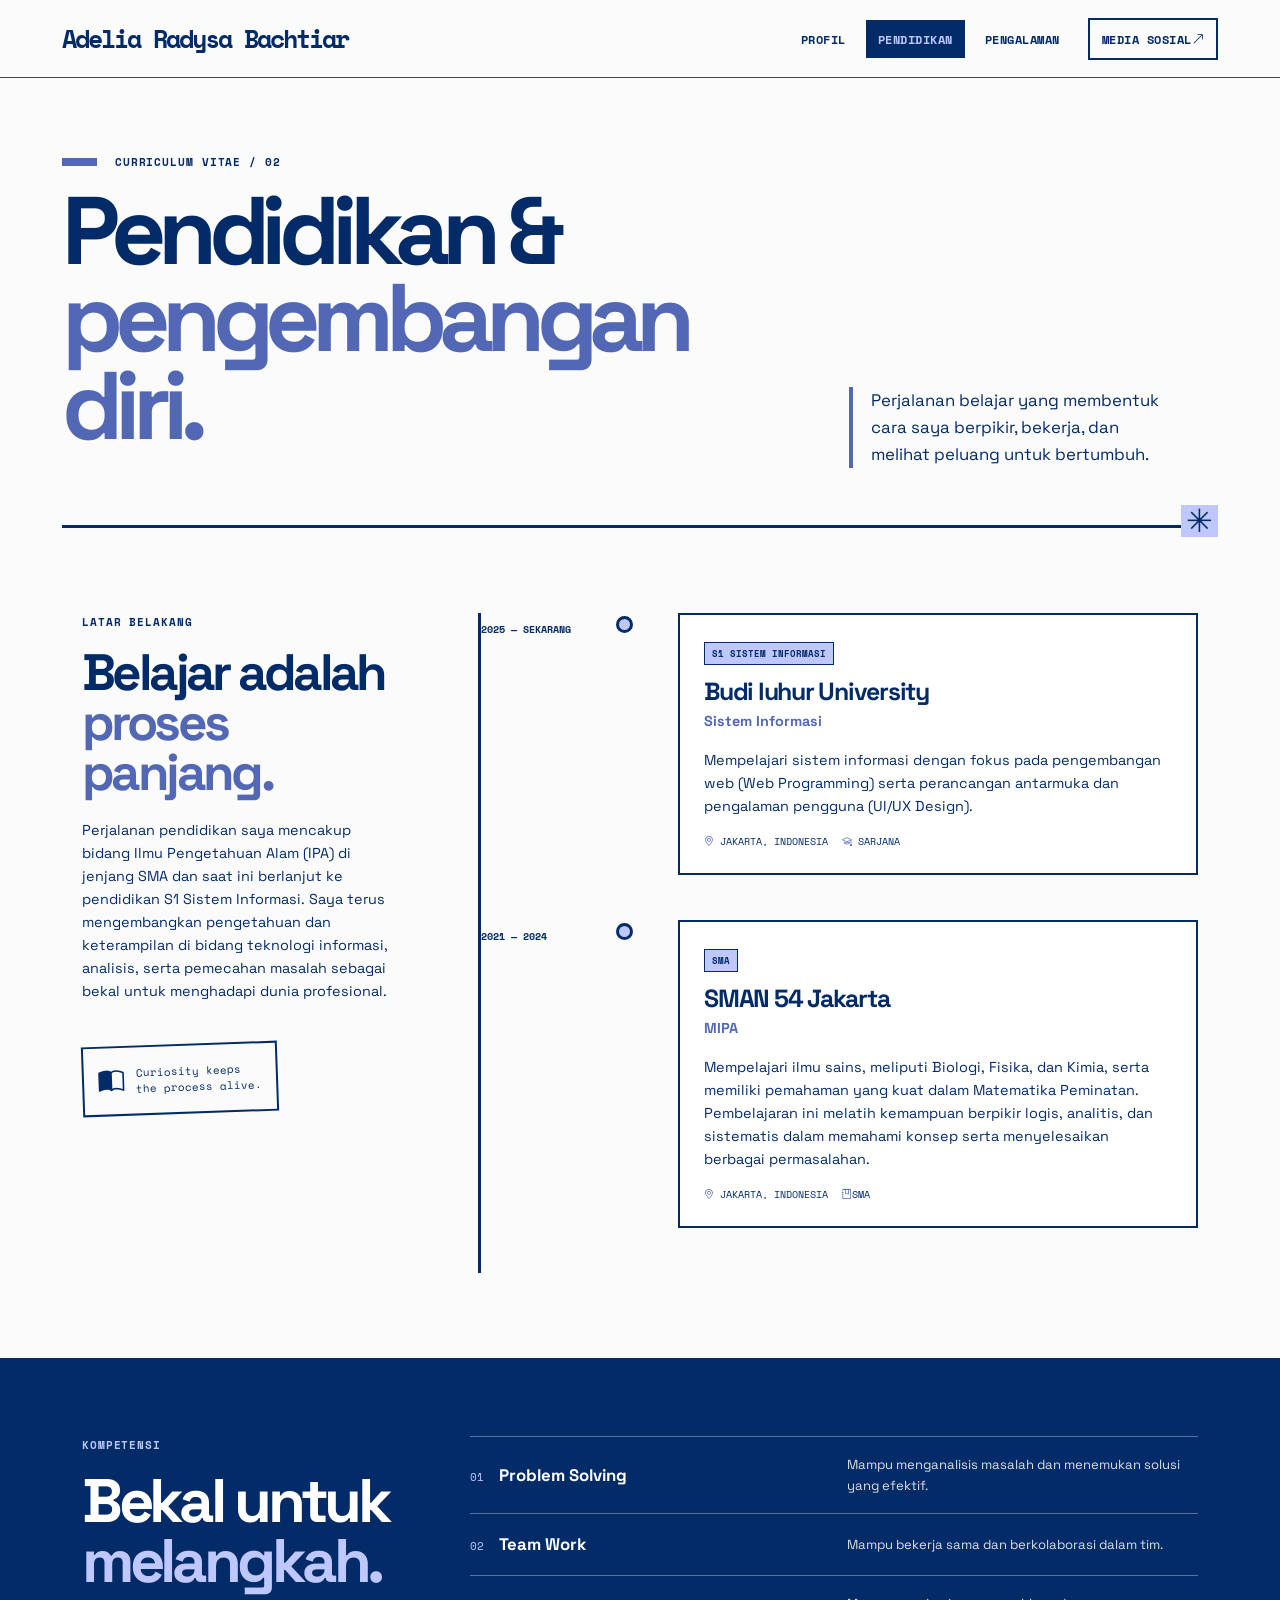
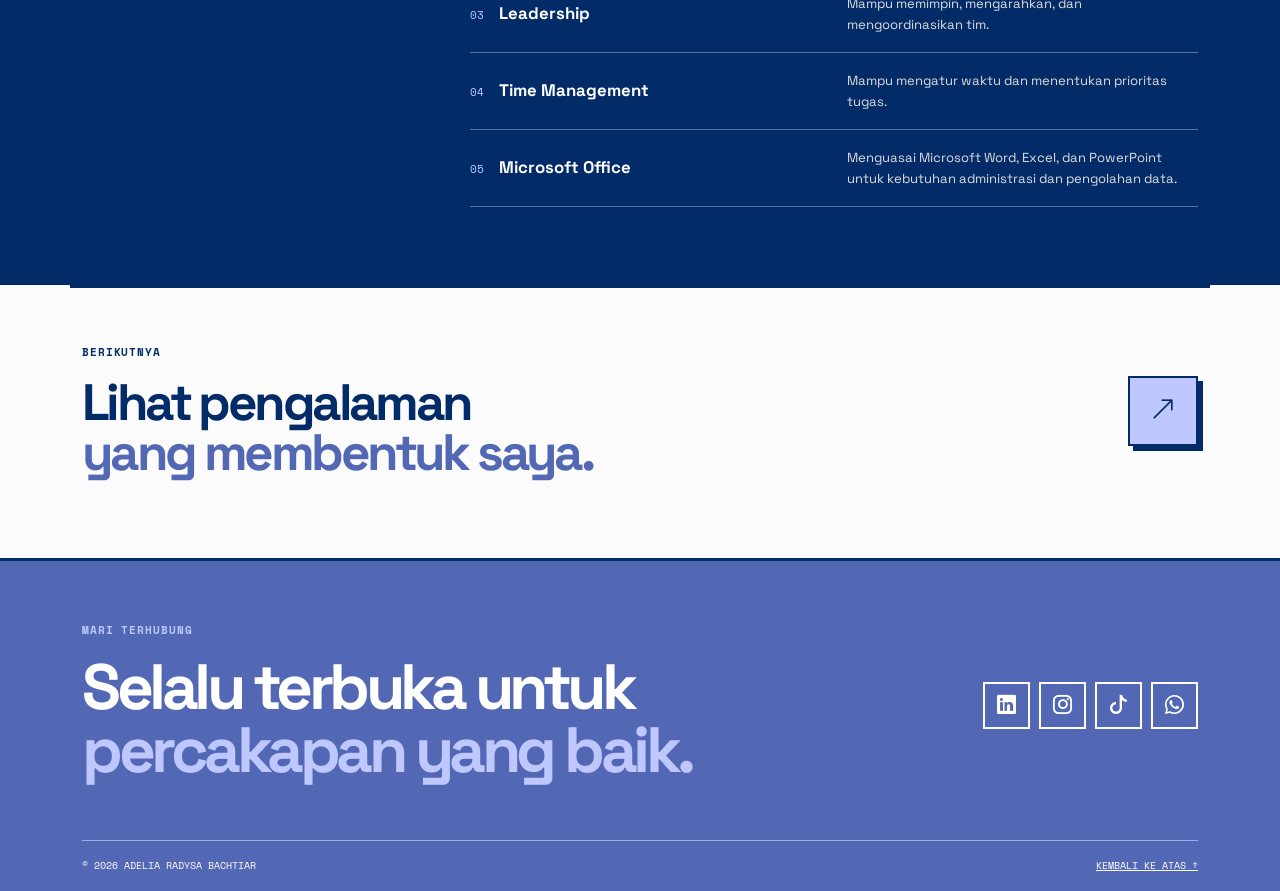
==== pendidikan.html @ d6636507 "Add files via upload" ====
<!DOCTYPE html>
<html lang="id">
<head>
  <meta charset="UTF-8">
  <meta name="viewport" content="width=device-width, initial-scale=1.0">
  <meta name="description" content="Riwayat pendidikan Adelia Radysa Bachtiar">
  <title>Pendidikan — Adelia Radysa Bachtiar</title>
  <link href="https://cdn.jsdelivr.net/npm/bootstrap@5.3.3/dist/css/bootstrap.min.css" rel="stylesheet">
  <link rel="stylesheet" href="https://cdn.jsdelivr.net/npm/bootstrap-icons@1.11.3/font/bootstrap-icons.min.css">
  <link rel="preconnect" href="https://fonts.googleapis.com">
  <link rel="preconnect" href="https://fonts.gstatic.com" crossorigin>
  <link href="https://fonts.googleapis.com/css2?family=Space+Grotesk:wght@400;500;600;700&family=Space+Mono:wght@400;700&display=swap" rel="stylesheet">
  <link rel="stylesheet" href="style.css">
</head>
<body>
  <nav class="navbar navbar-expand-lg navbar-light site-nav">
    <div class="container">
      <a class="navbar-brand" href="index.html">Adelia Radysa Bachtiar</a>
      <button class="navbar-toggler shadow-none" type="button" data-bs-toggle="collapse" data-bs-target="#mainNav" aria-controls="mainNav" aria-expanded="false" aria-label="Buka navigasi"><span class="navbar-toggler-icon"></span></button>
      <div class="collapse navbar-collapse" id="mainNav"><div class="navbar-nav ms-auto align-items-lg-center gap-lg-2">
        <a class="nav-link" href="index.html">Profil</a><a class="nav-link active" href="pendidikan.html">Pendidikan</a><a class="nav-link" href="pengalaman.html">Pengalaman</a><a class="nav-link nav-contact" href="#kontak">Media Sosial<i class="bi bi-arrow-up-right"></i></a>
      </div></div>
    </div>
  </nav>

  <main>
    <section class="page-hero container">
      <p class="eyebrow"><span class="eyebrow-line"></span> CURRICULUM VITAE / 02</p>
      <div class="row align-items-end g-4">
        <div class="col-lg-8"><h1 class="page-title">Pendidikan &<br><em>pengembangan diri.</em></h1></div>
        <div class="col-lg-4"><p class="page-lead">Perjalanan belajar yang membentuk cara saya berpikir, bekerja, dan melihat peluang untuk bertumbuh.</p></div>
      </div>
      <div class="page-hero-rule"></div>
    </section>

    <section class="container section-pad education-layout">
      <div class="row g-5">
        <div class="col-lg-4"><p class="eyebrow">LATAR BELAKANG</p><h2 class="side-title">Belajar adalah<br><em>proses panjang.</em></h2><p class="muted-copy">Perjalanan pendidikan saya mencakup bidang Ilmu Pengetahuan Alam (IPA) di jenjang SMA dan saat ini berlanjut ke pendidikan S1 Sistem Informasi. Saya terus mengembangkan pengetahuan dan keterampilan di bidang teknologi informasi, analisis, serta pemecahan masalah sebagai bekal untuk menghadapi dunia profesional.</p><div class="margin-note"><i class="bi bi-book-half"></i><span>Curiosity keeps<br>the process alive.</span></div></div>
        <div class="col-lg-8">
          <div class="timeline">
            <article class="timeline-item"><div class="timeline-date"> 2025 — SEKARANG</div><div class="timeline-marker"></div><div class="timeline-content"><span class="tag">S1 Sistem Informasi</span><h3>Budi luhur University</h3><p class="institution">Sistem Informasi</p><p>Mempelajari sistem informasi dengan fokus pada pengembangan web (Web Programming) serta perancangan antarmuka dan pengalaman pengguna (UI/UX Design).</p><div class="detail-line"><span><i class="bi bi-geo-alt"></i> Jakarta, Indonesia</span><span><i class="bi bi-mortarboard"></i> Sarjana </span></div></div></article>
            <article class="timeline-item"><div class="timeline-date"> 2021 — 2024</div><div class="timeline-marker"></div><div class="timeline-content"><span class="tag">SMA</span><h3>SMAN 54 Jakarta</h3><p class="institution">MIPA</p><p>Mempelajari ilmu sains, meliputi Biologi, Fisika, dan Kimia, serta memiliki pemahaman yang kuat dalam Matematika Peminatan. Pembelajaran ini melatih kemampuan berpikir logis, analitis, dan sistematis dalam memahami konsep serta menyelesaikan berbagai permasalahan.</p><div class="detail-line"><span><i class="bi bi-geo-alt"></i> Jakarta, Indonesia</span><span><i class="bi bi-journal-bookmark"></i>SMA</span></div></div></article>
          </div>
        </div>
      </div>
    </section>

    <section class="skills-section">
      <div class="container">
        <div class="row g-5">
          <div class="col-lg-4"><p class="eyebrow eyebrow-light">KOMPETENSI</p><h2 class="section-title-light">Bekal untuk<br><em>melangkah.</em></h2><p class="light-copy"></p></div>
          <div class="col-lg-8"><div class="skills-list">
            <div class="skill-row"><div><span>01</span><strong>Problem Solving</strong></div><p>Mampu menganalisis masalah dan menemukan solusi yang efektif.</p></div>
            <div class="skill-row"><div><span>02</span><strong>Team Work</strong></div><p>Mampu bekerja sama dan berkolaborasi dalam tim.</p></div>
            <div class="skill-row"><div><span>03</span><strong>Leadership</strong></div><p>Mampu memimpin, mengarahkan, dan mengoordinasikan tim.</p></div>
            <div class="skill-row"><div><span>04</span><strong>Time Management</strong></div><p>Mampu mengatur waktu dan menentukan prioritas tugas.</p></div>
            <div class="skill-row"><div><span>05</span><strong>Microsoft Office</strong></div><p>Menguasai Microsoft Word, Excel, dan PowerPoint untuk kebutuhan administrasi dan pengolahan data.</p></div>
          </div></div>
        </div>
      </div>
    </section>

    <section class="container next-page"><div><p class="eyebrow">BERIKUTNYA</p><h2>Lihat pengalaman<br><em>yang membentuk saya.</em></h2></div><a class="next-page-button" href="pengalaman.html" aria-label="Ke halaman pengalaman"><i class="bi bi-arrow-up-right"></i></a></section>
  </main>

  <footer class="site-footer" id="kontak"><div class="container footer-inner"><div><p class="eyebrow">MARI TERHUBUNG</p><h2>Selalu terbuka untuk<br><em>percakapan yang baik.</em></h2></div><div class="social-links"><a href="#" aria-label="LinkedIn"><i class="bi bi-linkedin"></i></a><a href="#" aria-label="Instagram"><i class="bi bi-instagram"></i></a><a href="#" aria-label="TikTok"><i class="bi bi-tiktok"></i></a><a href="#" aria-label="WhatsApp"><i class="bi bi-whatsapp"></i></a></div><div class="footer-bottom"><span>© 2026 Adelia Radysa Bachtiar</span></i></span><a href="#" onclick="window.scrollTo({top:0,behavior:'smooth'});return false;">Kembali ke atas ↑</a></div></div></footer>
  <script src="https://cdn.jsdelivr.net/npm/bootstrap@5.3.3/dist/js/bootstrap.bundle.min.js"></script>
</body>
</html>
---- style.css ----
@import url('https://fonts.googleapis.com/css2?family=Space+Grotesk:wght@400;500;600;700&family=Space+Mono:wght@400;700&display=swap');

:root {
  --paper: #fbfbfb;
  --ink: #032b68;
  --acid: #bec8ff;
  --blue: #5368B5;
  --cyan: #baf1fe;
  --line: #474747;

  --serif: "Space Grotesk", sans-serif;
  --sans: "Space Grotesk", sans-serif;
  --mono: "Space Mono", monospace;
}
* { box-sizing: border-box; }
html { scroll-behavior: smooth; }
body {
  margin: 0;
  background: var(--paper);
  color: var(--ink);
  font-family: var(--sans);
  font-size: 16px;
  line-height: 1.6;
}
a { color: inherit; }
.site-nav {
  background: var(--paper);
  border-bottom: 1px solid var(--line);
  padding: 15px 0;
  position: sticky;
  top: 0;
  z-index: 1000;
}
.site-nav .container { 
  max-width: 1180px; }
.navbar-brand { 
  font: 700 1.55rem var(--mono); 
  letter-spacing: -2px; 
  color: var(--ink)!important; }
.navbar-brand span { 
  color: var(--blue); }
.nav-link { 
  color: var(--ink)!important; 
  font: 700 .76rem var(--mono); 
  text-transform: uppercase; 
  letter-spacing: .04em; 
  padding: 10px 12px!important; }
.nav-link:hover, .nav-link.active { 
  background: var(--ink); 
  color: var(--acid)!important; }
.nav-contact { 
  border: 2px solid var(--ink); 
  margin-left: 8px; }
.navbar-toggler { 
  border: 2px solid var(--ink); 
  border-radius: 0; }
.hero-section { 
  max-width: 1180px; 
  padding-top: 72px; 
  padding-bottom: 90px; 
  position: relative; }
.eyebrow { 
  font: 700 .7rem var(--mono); 
  letter-spacing: .08em; 
  text-transform: uppercase; 
  margin-bottom: 18px; }
.eyebrow-line { 
  display: inline-block; 
  width: 35px; 
  height: 8px; 
  background: var(--blue); 
  margin-right: 10px; }
.hero-title, .page-title {
  font: 700 clamp(3.6rem, 8.8vw, 8rem)/.91 var(--serif);
  letter-spacing: -.085em; margin: 0 0 30px; max-width: 850px;}
.hero-title em,
.page-title em,
h2 em {
  font-style: normal;
  color: var(--blue);}
.hero-title em {
  display: inline;
  background: transparent;
  padding: 0;}
.hero-subtitle { 
  max-width: 490px; 
  font-size: 1.12rem; 
  line-height: 1.65; 
  font-weight: 500; 
  border-left: 4px solid var(--blue); 
  padding-left: 18px; }
.hero-actions { 
  margin-top: 28px; }
.btn { 
  border-radius: 0; 
  font: 700 .78rem var(--mono); 
  text-transform: uppercase; 
  padding: 14px 18px; 
  border: 2px solid var(--ink); }
.btn-terracotta { 
  background: var(--blue); 
  color: white; 
  box-shadow: 5px 5px 0 var(--ink); }
.btn-terracotta:hover { 
  background: var(--pink); 
  color: var(--ink); 
  transform: translate(2px,2px); 
  box-shadow: 3px 3px 0 var(--ink); }
.btn-outline-soft { 
  background: var(--paper); 
  color: var(--ink); }
.btn-outline-soft:hover { 
  background: var(--acid); 
  color: var(--ink); }
.hero-note { 
  font: .68rem var(--mono); 
  text-transform: uppercase; 
  margin-top: 36px; }
.hero-note i { 
  color: var(--blue); 
  font-size: 1rem; }
.note-divider { 
  margin: 0 10px; }
.portrait-frame {
  min-height: 430px;
  height: 500px;
  position: relative;
  background: var(--pink);
  border: 1px solid var(--line);
  box-shadow: 5px 5px 0 var(--blue);
  transform: rotate(1deg);
  display: grid;
  place-items: center;
  overflow: hidden;}
.portrait-frame img {
  width: 100%;
  height: 100%;
  object-fit: cover;
  object-position: center top;
  position: absolute;
  inset: 0;}
.portrait-frame:before { 
  content: "AD"; 
  position: absolute; 
  font: 700 clamp(9rem, 22vw, 17rem)/1 var(--mono); 
  letter-spacing: -.13em; 
  color: var(--ink); 
  opacity: .09; 
  transform: rotate(-12deg); }
.portrait-placeholder { 
  z-index: 1; 
  width: 72%; 
  min-height: 275px; 
  border: 2px dashed var(--ink); 
  display: flex; 
  flex-direction: column; 
  align-items: center; 
  justify-content: center; 
  text-align: center; 
  background: #ffb5e4a6; }
.portrait-placeholder i { 
  font-size: 4rem; }
.portrait-placeholder span { 
  font-weight: 700; 
  text-transform: uppercase; }
.portrait-placeholder small { 
  font: .65rem var(--mono); }
.portrait-stamp { 
  position: absolute; 
  top: 17px; 
  right: 17px; 
  z-index: 2; 
  width: 68px; 
  height: 68px; 
  display: grid; place-content: center; 
  border-radius: 50%; 
  background: var(--acid); 
  border: 2px solid var(--ink); 
  text-align: center; 
  font: 700 .7rem var(--mono); 
  line-height: 1.1; }
.portrait-caption { 
  position: absolute; 
  left: 18px; 
  bottom: 15px; 
  z-index: 2; 
  font: .68rem var(--mono); 
  line-height: 1.2; 
  background: var(--ink); 
  color: var(--acid); 
  padding: 8px 10px; }
.intro-band { 
  background: var(--ink); 
  color: var(--paper); 
  border-top: 3px solid var(--ink); 
  border-bottom: 3px solid var(--ink); 
  padding: 55px 0; }
.eyebrow-light { 
  color: var(--acid); }
.intro-copy { 
  max-width: 770px; 
  font-size: clamp(1.25rem, 2.3vw, 2rem); 
  line-height: 1.35; 
  font-weight: 500; 
  margin: 0; 
  letter-spacing: -.04em; }
.section-pad { 
  padding-top: 85px; 
  padding-bottom: 85px; }
.section-heading { 
  display: flex; 
  justify-content: space-between; 
  align-items: end; 
  gap: 25px; 
  margin-bottom: 35px; }
.section-heading h2, 
  .quick-link-copy h2, 
  .side-title, 
  .section-title-light, 
  .next-page h2 {
    font: 700 clamp(2.2rem, 4.8vw, 4.2rem)/.98 var(--serif); 
    letter-spacing: -.07em; 
    margin: 0;}
.section-number { 
  font: 700 .8rem var(--mono); 
  border: 2px solid var(--ink); 
  padding: 9px 12px; 
  white-space: nowrap; 
  transform: rotate(-3deg); }
.feature-grid { 
  align-items: stretch; }
.feature-card {
  height: 100%;
  background: var(--paper);
  border: 1px solid var(--line);
  padding: 25px;
  position: relative;
  box-shadow: 3px 3px 0 var(--line);
  transition: transform .2s;}
.feature-icon { 
  display: inline-grid; 
  place-items: center; 
  width: 47px; 
  height: 47px; 
  background: var(--blue); 
  color: white; 
  font-size: 1.3rem; 
  margin-bottom: 26px; }
.feature-card h3 { 
  font-weight: 700; 
  font-size: 1.4rem; 
  letter-spacing: -.05em; }
.feature-card p { 
  font-size: .92rem; 
  margin-bottom: 28px; }
.card-index { 
  font: 700 .7rem var(--mono); 
  position: absolute; 
  right: 18px; 
  bottom: 14px; }
.quick-links { 
  max-width: 1180px; 
  padding-top: 55px; 
  padding-bottom: 85px; 
  display: grid; 
  grid-template-columns: 1.2fr 1fr 1fr; 
  gap: 14px; 
  align-items: stretch; } 
.quick-link-copy { padding: 18px 10px 18px 0; }
.quick-link { 
    display: flex; 
    gap: 16px; 
    align-items: center; 
    padding: 20px; 
    border: 2px solid var(--ink); 
    text-decoration: none; 
    box-shadow: 5px 5px 0 var(--ink); 
    transition: transform .2s; }
.quick-link:hover { 
  transform: translate(-3px,-3px);
  box-shadow: 9px 9px 0 var(--blue); }
.quick-link:nth-child(3) { 
  background: var(--pink); }
.quick-link-num { 
  font: 700 1.2rem var(--mono); }
.quick-link strong, .quick-link small { 
  display: block; }
.quick-link strong { 
  font-size: 1.05rem; }
.quick-link small { 
  font: .65rem var(--mono); 
  margin-top: 3px; }
.quick-link i { 
  margin-left: auto; 
  font-size: 1.25rem; }
.site-footer { 
  background: var(--blue); 
  color: white; 
  border-top: 3px solid var(--ink); 
  padding: 60px 0 18px; }
.site-footer .eyebrow { 
  color: var(--acid); }
.site-footer h2 { 
  font: 700 clamp(2.2rem, 5vw, 4.3rem)/.98 var(--serif); 
  letter-spacing: -.07em; }
.site-footer h2 em { 
  color: var(--acid); }
.footer-inner { 
  display: grid; 
  grid-template-columns: 1fr auto; 
  gap: 35px; }
.social-links { 
  display: flex; 
  flex-wrap: wrap; 
  gap: 9px; 
  align-content: center; }
.social-links a { 
  display: grid; 
  place-items: center; 
  width: 47px; height: 47px; 
  border: 2px solid white; 
  color: white; 
  text-decoration: none; 
  font-size: 1.2rem; }
.social-links a:hover { 
  background: var(--acid); 
  color: var(--ink); 
  border-color: var(--ink); }
.footer-bottom { 
  grid-column: 1/-1; 
  border-top: 1px solid #ffffff77; 
  padding-top: 17px; 
  margin-top: 15px; 
  display: flex; 
  justify-content: space-between; 
  gap: 15px; 
  font: .62rem var(--mono); 
  text-transform: uppercase; }
.footer-bottom i { 
  color: var(--pink); }
.page-hero { 
  max-width: 1180px; 
  padding-top: 75px; }
.page-title { 
  font-size: clamp(3.2rem, 7.5vw, 7rem); }
.page-lead { 
  border-left: 4px solid var(--blue); 
  padding-left: 18px; 
  font-size: 1.05rem; 
  max-width: 330px; 
  margin: 0 0 12px; }
.page-hero-rule { 
  border-bottom: 3px solid var(--ink); 
  margin-top: 45px; 
  position: relative; }
.page-hero-rule:after { 
  content: "✳"; 
  position: absolute; 
  right: 0; 
  top: -20px; 
  font-size: 2rem; 
  background: var(--acid); 
  line-height: 1; 
  padding: 0 5px; }
.education-layout .side-title { font-size: clamp(2.2rem, 4vw, 3.6rem); margin-bottom: 20px; }
.muted-copy, .light-copy { max-width: 320px; font-size: .9rem; }
.margin-note { display: inline-flex; gap: 12px; align-items: center; margin-top: 25px; padding: 14px; background: var(--pink); border: 2px solid var(--ink); font: .68rem var(--mono); transform: rotate(-2deg); }
.margin-note i { font-size: 1.6rem; }
.timeline { border-left: 3px solid var(--ink); margin-left: 8px; }
.timeline-item { display: grid; grid-template-columns: 145px 18px 1fr; gap: 17px; padding: 0 0 45px; position: relative; }
.timeline-date { font: 700 .65rem var(--mono); padding-top: 8px; }
.timeline-marker { width: 17px; height: 17px; background: var(--acid); border: 3px solid var(--ink); border-radius: 50%; margin-left: -27px; margin-top: 3px; }
.timeline-content { border: 2px solid var(--ink); padding: 24px; background: white; box-shadow: 6px 6px 0 var(--pink); }
.timeline-content h3, .experience-main h3 { font-size: 1.55rem; font-weight: 700; letter-spacing: -.05em; margin: 12px 0 3px; }
.timeline-content p { font-size: .9rem; }
.institution { color: var(--blue); font-weight: 700; }
.tag { display: inline-block; background: var(--acid); border: 1px solid var(--ink); padding: 4px 7px; font: 700 .58rem var(--mono); text-transform: uppercase; }
.tag-muted { background: var(--pink); }
.detail-line { display: flex; flex-wrap: wrap; gap: 14px; font: .62rem var(--mono); text-transform: uppercase; }
.detail-line i { color: var(--blue); }
.skills-section { background: var(--ink); color: white; border-block: 3px solid var(--ink); padding: 75px 0; }
.section-title-light { color: white; }
.section-title-light em { color: var(--acid); }
.light-copy { color: #e4e4e4; margin-top: 20px; }
.skill-row { display: grid; grid-template-columns: 1fr 1fr; gap: 25px; border-bottom: 1px solid #ffffff55; padding: 17px 0; align-items: center; }
.skill-row:first-child { border-top: 1px solid #ffffff55; }
.skill-row div { display: flex; gap: 15px; align-items: baseline; }
.skill-row span { color: var(--acid); font: .7rem var(--mono); }
.skill-row strong { font-size: 1.05rem; }
.skill-row p { margin: 0; color: #dedede; font-size: .82rem; }
.next-page { display: flex; justify-content: space-between; align-items: center; gap: 25px; padding-top: 55px; padding-bottom: 80px; border-top: 3px solid var(--ink); }
.next-page h2 { font-size: clamp(2.2rem, 4vw, 3.7rem); }
.next-page-button { width: 70px; height: 70px; display: grid; place-items: center; background: var(--acid); border: 2px solid var(--ink); box-shadow: 5px 5px 0 var(--ink); font-size: 1.6rem; text-decoration: none; }
.next-page-button:hover { background: var(--pink); }
.experience-heading { align-items: end; }
.heading-aside { max-width: 300px; font: .7rem/1.7 var(--mono); border-left: 3px solid var(--pink); padding-left: 15px; }
.experience-list { border-top: 3px solid var(--ink); }
.experience-card {
  display: grid;
  grid-template-columns: 65px minmax(0, 1fr) 400px;
  gap: 30px;
  padding: 34px 0;
  border-bottom: 2px solid var(--ink);
  align-items: start;
}
.experience-index { font: 700 2.1rem var(--mono); color: var(--blue); letter-spacing: -.1em; }
.experience-meta { display: flex; flex-wrap: wrap; gap: 10px; align-items: center; font: .65rem var(--mono); }
.experience-main > p:not(.institution) { max-width: 720px; font-size: .92rem; }
.experience-points { padding-left: 18px; font-size: .86rem; }
.experience-points li::marker { color: var(--blue); }
.experience-side {
  z-index: 1;
  width: 100%;
  max-width: 450px;
  height: 250px;
  border: 2px solid var(--ink);
  overflow: hidden;
  box-sizing: border-box;
  justify-self: end;
}
.experience-side img {
  display: block;
  width: 100%;
  height: 100%;
  object-fit: cover;
  object-position: center;
}
.experience-side i { font-size: 1.6rem; }
.closing-note { background: var(--pink); border-block: 3px solid var(--ink); padding: 55px 0; }
.closing-quote { font: 700 5rem/.7 var(--serif); }
.closing-note p { font: 700 clamp(1.5rem, 3.4vw, 2.8rem)/1.15 var(--serif); letter-spacing: -.05em; max-width: 850px; }
.closing-signature { font: .7rem var(--mono); text-transform: uppercase; border-bottom: 2px solid var(--ink); padding-bottom: 4px; }
@media (max-width: 767px) {
  .hero-section { padding-top: 48px; padding-bottom: 60px; }
  .hero-title { font-size: clamp(3.4rem, 15vw, 6rem); }
  .portrait-frame { min-height: 330px; margin: 0 10px 12px; }
  .portrait-placeholder { min-height: 210px; }
  .section-pad { padding-top: 60px; padding-bottom: 60px; }
  .section-heading { align-items: start; flex-direction: column; }
  .quick-links { display: flex; flex-direction: column; padding-top: 25px; }
  .quick-link-copy { padding-bottom: 10px; }
  .footer-inner { grid-template-columns: 1fr; }
  .footer-bottom { flex-direction: column; gap: 8px; }
  .page-hero { padding-top: 50px; }
  .timeline-item { grid-template-columns: 1fr; gap: 8px; padding-left: 25px; }
  .timeline-date { padding-top: 0; }
  .timeline-marker { position: absolute; left: 0; top: 2px; margin-left: -9px; }
  .timeline-content { padding: 19px; }
  .skill-row { grid-template-columns: 1fr; gap: 4px; }
  .experience-card { grid-template-columns: 42px 1fr; gap: 13px; }
  .experience-side { grid-column: 2; flex-direction: row; justify-content: center; width: fit-content; padding: 7px 12px; }
  .heading-aside { max-width: none; }
}
@media (prefers-reduced-motion: reduce) { html { scroll-behavior: auto; } *, *::before, *::after { transition: none!important; } }
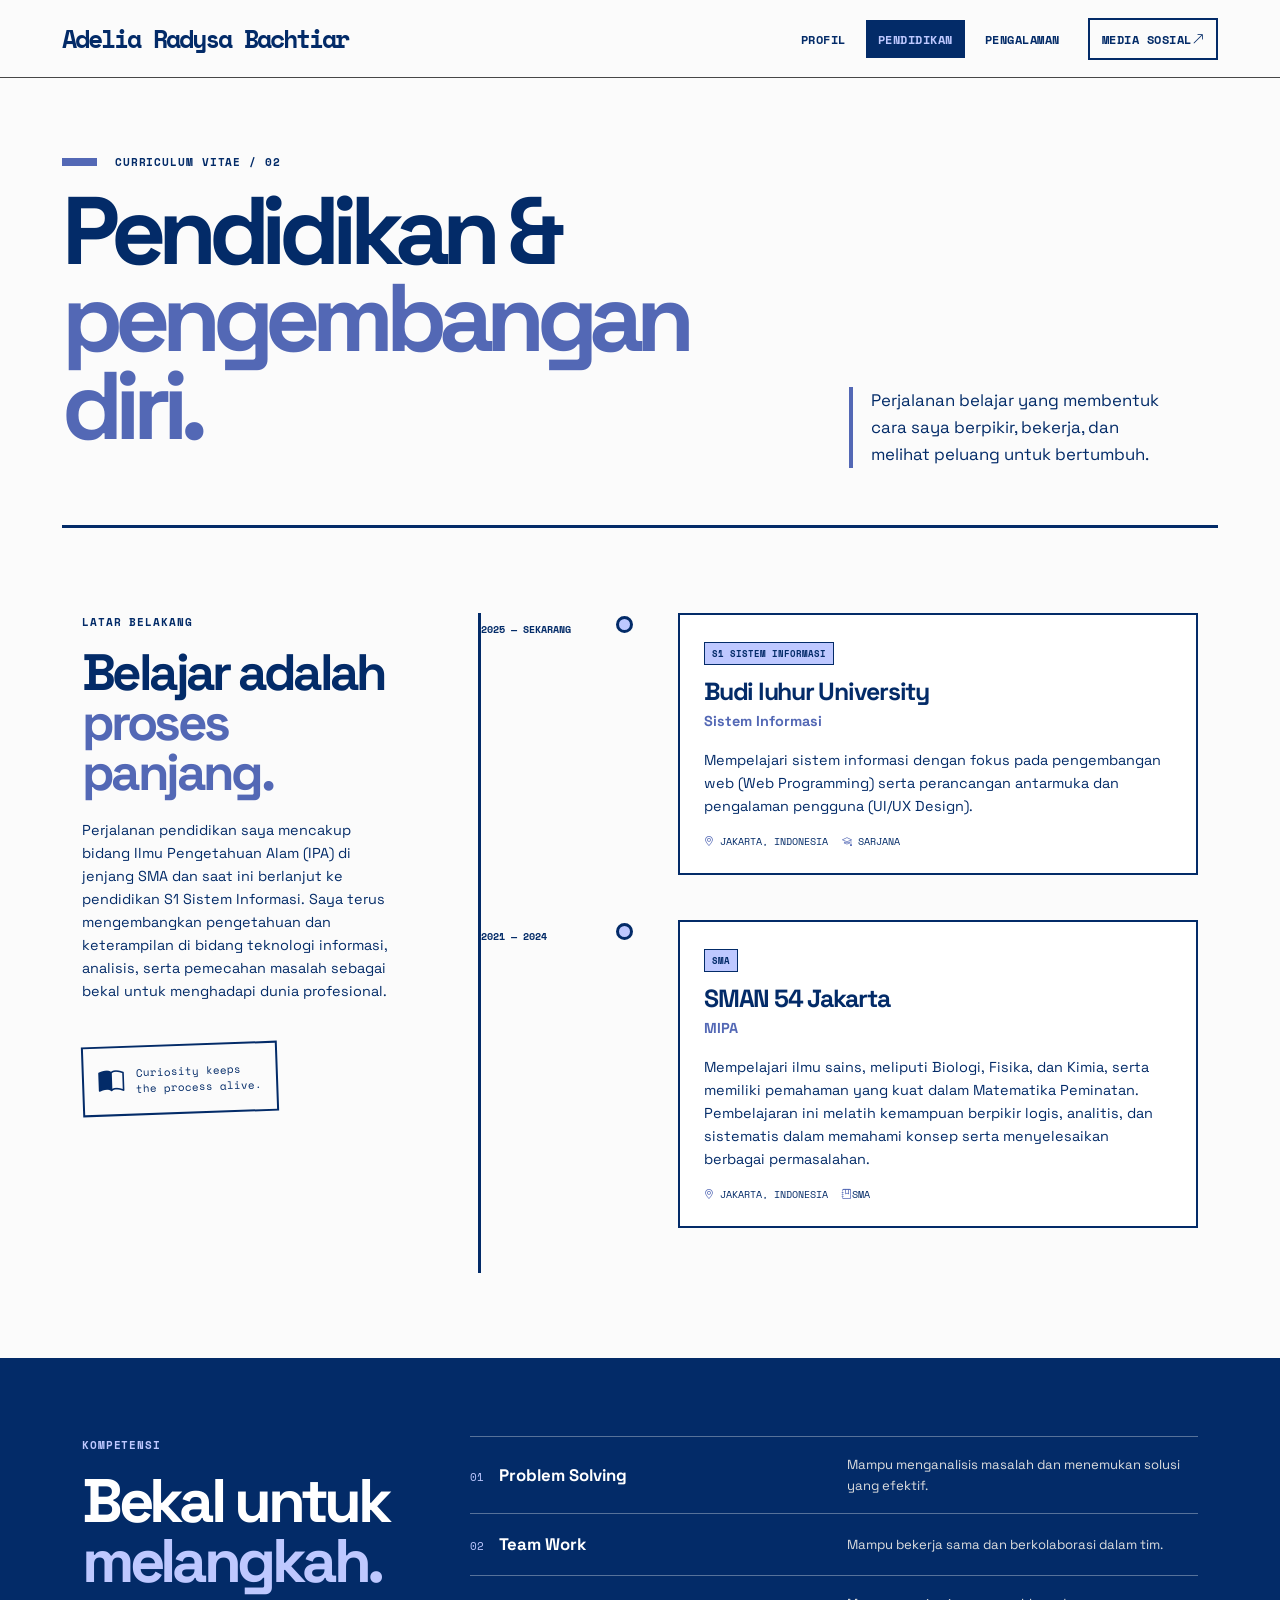
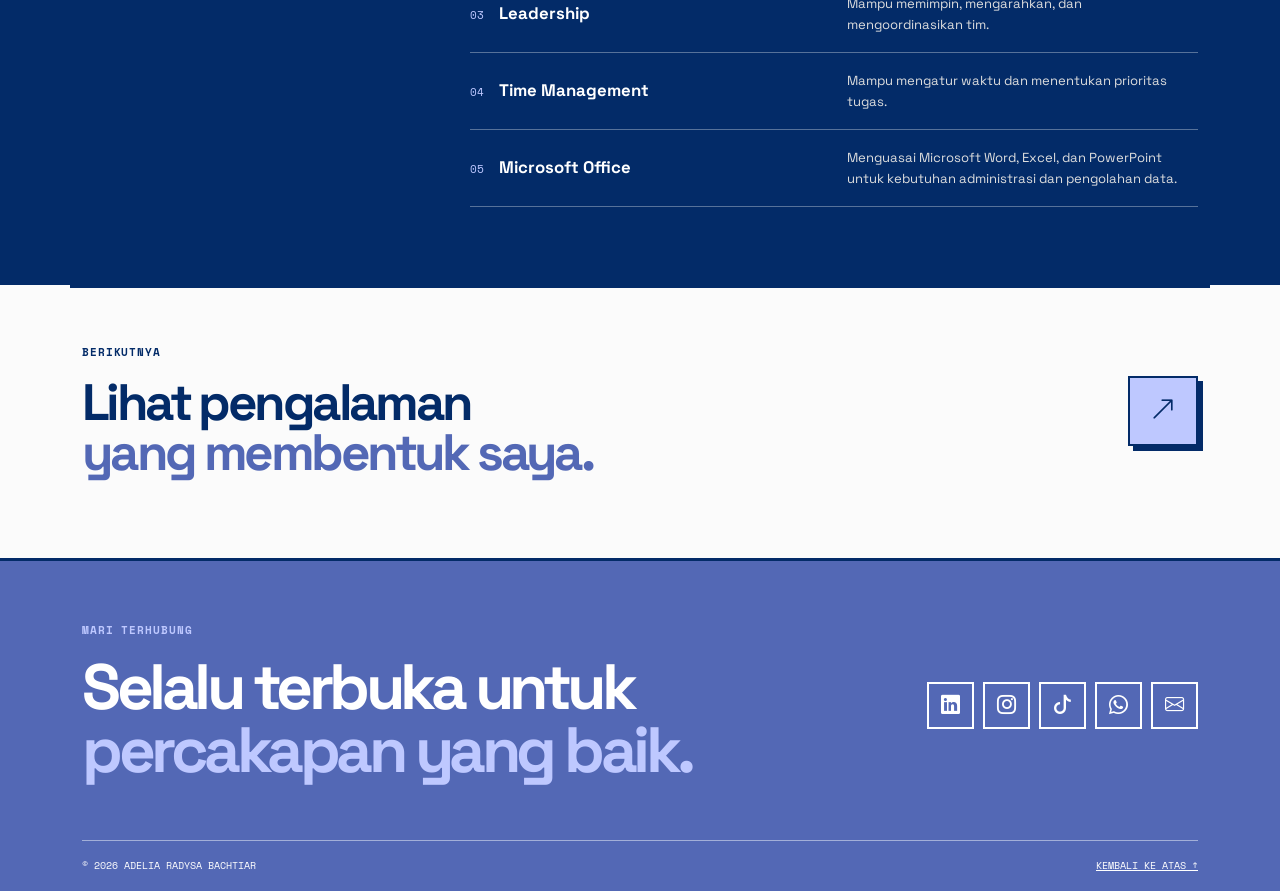
==== commit ba4890e9: "Update footer social media links Updated social media links in the footer with actual URLs." ====
--- a/pendidikan.html
+++ b/pendidikan.html
@@ -63,7 +63,11 @@
     <section class="container next-page"><div><p class="eyebrow">BERIKUTNYA</p><h2>Lihat pengalaman<br><em>yang membentuk saya.</em></h2></div><a class="next-page-button" href="pengalaman.html" aria-label="Ke halaman pengalaman"><i class="bi bi-arrow-up-right"></i></a></section>
   </main>
 
-  <footer class="site-footer" id="kontak"><div class="container footer-inner"><div><p class="eyebrow">MARI TERHUBUNG</p><h2>Selalu terbuka untuk<br><em>percakapan yang baik.</em></h2></div><div class="social-links"><a href="#" aria-label="LinkedIn"><i class="bi bi-linkedin"></i></a><a href="#" aria-label="Instagram"><i class="bi bi-instagram"></i></a><a href="#" aria-label="TikTok"><i class="bi bi-tiktok"></i></a><a href="#" aria-label="WhatsApp"><i class="bi bi-whatsapp"></i></a></div><div class="footer-bottom"><span>© 2026 Adelia Radysa Bachtiar</span></i></span><a href="#" onclick="window.scrollTo({top:0,behavior:'smooth'});return false;">Kembali ke atas ↑</a></div></div></footer>
+  <footer class="site-footer" id="kontak"><div class="container footer-inner"><div><p class="eyebrow">MARI TERHUBUNG</p><h2>Selalu terbuka untuk<br><em>percakapan yang baik.</em></h2></div><div class="social-links"><a href="https://www.linkedin.com/in/adeliaradysa" aria-label="LinkedIn" title="LinkedIn"><i class="bi bi-linkedin"></i></a>
+        <a href="https://www.instagram.com/adeliaradysa" aria-label="Instagram" title="Instagram"><i class="bi bi-instagram"></i></a>
+        <a href="https://www.tiktok.com/@adeliaradysa" aria-label="TikTok" title="TikTok"><i class="bi bi-tiktok"></i></a>
+        <a href="https://wa.me/6285893082550" aria-label="WhatsApp" title="WhatsApp"><i class="bi bi-whatsapp"></i>
+        <a href="mailto:adeliaradysab@domain.com" aria-label="Email" title="Email"><i class="bi bi-envelope"></i></a></div><div class="footer-bottom"><span>© 2026 Adelia Radysa Bachtiar</span></i></span><a href="#" onclick="window.scrollTo({top:0,behavior:'smooth'});return false;">Kembali ke atas ↑</a></div></div></footer>
   <script src="https://cdn.jsdelivr.net/npm/bootstrap@5.3.3/dist/js/bootstrap.bundle.min.js"></script>
 </body>
 </html>
--- a/style.css
+++ b/style.css
@@ -355,7 +355,6 @@
   margin-top: 45px; 
   position: relative; }
 .page-hero-rule:after { 
-  content: "✳"; 
   position: absolute; 
   right: 0; 
   top: -20px; 
